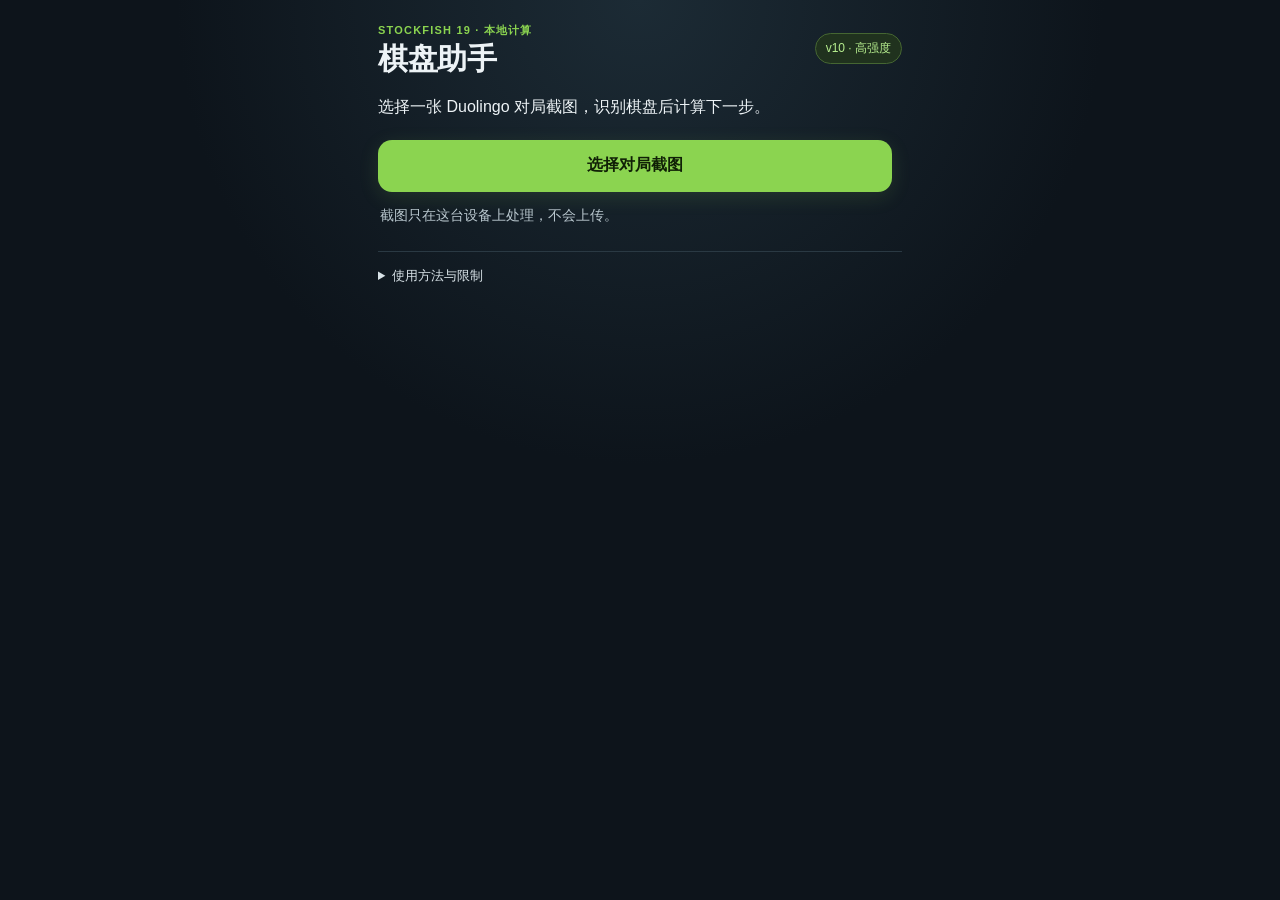
==== index.html @ e9395172 "Reorder gameplay controls and move help text" ====
<!doctype html>
<html lang="zh-CN">
<head>
  <meta charset="utf-8">
  <meta name="viewport" content="width=device-width,initial-scale=1,viewport-fit=cover,user-scalable=no">
  <meta name="theme-color" content="#101820">
  <meta name="apple-mobile-web-app-capable" content="yes">
  <meta name="apple-mobile-web-app-status-bar-style" content="black-translucent">
  <meta name="apple-mobile-web-app-title" content="棋盘助手">
  <title>Duolingo 棋盘助手</title>
  <link rel="manifest" href="manifest.webmanifest">
  <link rel="icon" href="assets/icon.svg" type="image/svg+xml">
  <link rel="stylesheet" href="styles.css">
</head>
<body>
  <main class="app">
    <header>
      <div>
        <p class="eyebrow">STOCKFISH 19 · 本地计算</p>
        <h1>棋盘助手</h1>
      </div>
      <span class="strength">v10 · 高强度</span>
    </header>

    <section class="intro">
      <p>选择一张 Duolingo 对局截图，识别棋盘后计算下一步。</p>
    </section>

    <div class="primary-actions">
      <label class="button primary" for="screenshot-input">选择对局截图</label>
      <input id="screenshot-input" type="file" accept="image/png,image/jpeg,image/webp" hidden>
    </div>

    <section id="preview-section" class="preview-section" hidden>
      <canvas id="screenshot-preview" aria-label="所选截图预览"></canvas>
    </section>

    <p id="status" class="status" role="status">截图只在这台设备上处理，不会上传。</p>

    <section id="position-section" hidden>
      <div class="section-heading">
        <h2>识别结果</h2>
        <span id="confidence" class="confidence"></span>
      </div>
      <div id="board" class="board" role="grid" aria-label="识别出的棋盘"></div>
      <button id="analyze-button" class="button analyze" type="button">计算最佳着法</button>
      <button id="confirm-move" class="button analyze confirm-move" type="button" hidden>确认着子</button>

      <section id="result-section" class="result-section" aria-live="polite" hidden>
        <p class="eyebrow">建议着法</p>
        <div id="best-move" class="best-move"></div>
        <code id="uci-move"></code>
        <p id="engine-detail" class="hint"></p>
      </section>

      <div class="controls">
        <label>下方执子
          <select id="orientation">
            <option value="white">白棋</option>
            <option value="black">黑棋</option>
          </select>
        </label>
        <label>现在轮到
          <select id="turn">
            <option value="bottom">下方走</option>
            <option value="top">上方走</option>
          </select>
        </label>
        <label>王车易位
          <select id="castling">
            <option value="none">双方都不可</option>
            <option value="auto">按棋子位置允许</option>
          </select>
        </label>
      </div>
    </section>

    <details class="help">
      <summary>使用方法与限制</summary>
      <ol>
        <li>首次在 Duolingo 对局中截屏并导入，之后无需重复截图。</li>
        <li>计算后点击“确认着子”，下方会自动按建议落子。</li>
        <li>点选上方棋子及高亮终点，再重新计算下方建议。</li>
      </ol>
      <p class="history-note">王车易位默认禁止。只有确认本局仍可易位时，才选择“按棋子位置允许”；程序还会检查国王和车是否位于初始格。静图不设置吃过路兵。</p>
      <p>引擎在本机运行，首次加载约需几秒。请遵守所用产品的对局规则。</p>
    </details>
  </main>
  <dialog id="promotion-dialog" class="promotion-dialog">
    <h2>选择升变棋子</h2>
    <div id="promotion-options" class="promotion-options"></div>
  </dialog>
  <script>
    window.addEventListener('error', (event) => {
      const status = document.getElementById('status');
      status.textContent = `页面启动失败：${event.message || '脚本加载错误'}`;
      status.className = 'status error';
    });
  </script>
  <script type="module" src="js/app.js"></script>
</body>
</html>
---- styles.css ----
:root {
  color-scheme: dark;
  font-family: -apple-system, BlinkMacSystemFont, "Segoe UI", sans-serif;
  background: #0d141b;
  color: #edf3f6;
  --muted: #9aabb5;
  --panel: #16222b;
  --line: #2a3943;
  --green: #8bd450;
}

* { box-sizing: border-box; }
body { margin: 0; min-height: 100vh; background: radial-gradient(circle at 50% 0, #1c2b35 0, #0d141b 42%); }
button, select, input { font: inherit; }
button, label, select { -webkit-tap-highlight-color: transparent; }
.app { width: min(100%, 560px); margin: 0 auto; padding: max(22px, env(safe-area-inset-top)) 18px max(28px, env(safe-area-inset-bottom)); }
header { display: flex; align-items: center; justify-content: space-between; gap: 12px; }
h1 { font-size: 30px; line-height: 1.1; margin: 3px 0 0; letter-spacing: -.5px; }
h2 { font-size: 19px; margin: 0; }
p { line-height: 1.55; }
.eyebrow { color: var(--green); font-size: 11px; font-weight: 750; letter-spacing: 1.2px; margin: 0; }
.strength { border: 1px solid #456632; background: #20321e; color: #b7ef8f; padding: 6px 10px; border-radius: 99px; font-size: 12px; }
.intro { margin: 20px 0; }
.intro p { margin: 0 0 8px; }
.platform-note, .hint { color: var(--muted); font-size: 13px; }
.primary-actions { display: grid; grid-template-columns: 1fr auto; gap: 10px; }
.button { min-height: 52px; border: 0; border-radius: 14px; padding: 0 18px; display: inline-flex; align-items: center; justify-content: center; font-weight: 700; cursor: pointer; text-align: center; }
.button:active { transform: translateY(1px); }
.button:disabled { opacity: .48; cursor: wait; }
.primary { color: #102006; background: var(--green); box-shadow: 0 5px 20px #8bd45022; }
.secondary { color: #e5edf1; background: #23323c; border: 1px solid var(--line); }
.preview-section { margin: 16px 0 0; overflow: hidden; border: 1px solid var(--line); border-radius: 14px; background: #080d11; text-align: center; }
#screenshot-preview { display: block; width: 100%; max-height: 280px; object-fit: contain; }
.status { min-height: 24px; color: #b8c6cd; font-size: 14px; margin: 13px 2px 18px; }
.status.error { color: #ff9e96; }
.status.busy { color: #c5e9a8; }
#position-section { border-top: 1px solid var(--line); padding-top: 18px; }
.section-heading { display: flex; align-items: center; justify-content: space-between; }
.confidence { font-size: 12px; color: var(--muted); }
.board { width: 100%; aspect-ratio: 1; display: grid; grid-template-columns: repeat(8, minmax(0, 1fr)); grid-template-rows: repeat(8, minmax(0, 1fr)); border: 3px solid #41525c; border-radius: 7px; overflow: hidden; margin: 14px 0; touch-action: manipulation; }
.square { position: relative; display: flex; align-items: center; justify-content: center; border: 0; border-radius: 0; padding: 0; color: #f2f4f5; min-width: 0; min-height: 0; aspect-ratio: 1; cursor: pointer; }
.square:disabled { cursor: default; }
.square.light { background: #34454e; }
.square.dark { background: #18242b; }
.square.selected { outline: 3px solid #ffd64d; outline-offset: -3px; z-index: 2; }
.square.legal-target::after { content: ""; position: absolute; width: 24%; aspect-ratio: 1; border-radius: 50%; background: #a8b7bd88; }
.square.legal-capture { box-shadow: inset 0 0 0 4px #d9e3e7aa; }
.square.move-from { box-shadow: inset 0 0 0 4px #ffd64d; }
.square.move-to { box-shadow: inset 0 0 0 4px var(--green); }
.piece-image { display: block; width: 100%; height: 100%; object-fit: contain; pointer-events: none; }
.coordinate { position: absolute; bottom: 2px; left: 3px; font-size: 9px; color: #b8c6cd99; pointer-events: none; }
.controls { display: grid; grid-template-columns: repeat(3, minmax(0, 1fr)); gap: 8px; margin: 12px 0; }
.controls label { color: var(--muted); font-size: 12px; }
select { display: block; width: 100%; margin-top: 6px; min-height: 44px; border: 1px solid var(--line); border-radius: 10px; padding: 0 10px; color: #edf3f6; background: var(--panel); }
.history-note { color: var(--muted); background: #121d24; border-radius: 10px; padding: 10px 12px; font-size: 12px; line-height: 1.5; margin: 10px 0 14px; }
.analyze { width: 100%; background: var(--green); color: #102006; font-size: 17px; }
.confirm-move { margin-top: 10px; }
.result-section { margin-top: 18px; padding: 18px; border: 1px solid #4b6d35; border-radius: 16px; background: linear-gradient(135deg, #21331f, #15231c); text-align: center; }
.best-move { font-size: clamp(36px, 11vw, 58px); font-weight: 800; letter-spacing: 1px; margin: 8px 0; }
.result-section code { color: #c5e9a8; font-size: 17px; }
.result-section .hint { margin-bottom: 14px; }
.promotion-dialog { width: min(90vw, 360px); border: 1px solid var(--line); border-radius: 18px; background: var(--panel); color: #edf3f6; text-align: center; padding: 22px; }
.promotion-dialog::backdrop { background: #050a0dcc; backdrop-filter: blur(4px); }
.promotion-options { display: grid; grid-template-columns: repeat(4, 1fr); gap: 8px; }
.promotion-option { aspect-ratio: 1; border: 1px solid var(--line); border-radius: 10px; background: #263842; padding: 0; cursor: pointer; }
.help { color: var(--muted); font-size: 13px; line-height: 1.6; border-top: 1px solid var(--line); margin-top: 22px; padding-top: 14px; }
.help summary { color: #d8e2e7; min-height: 34px; cursor: pointer; }
.help li { margin-bottom: 6px; }
[hidden] { display: none !important; }
@media (max-width: 350px) {
  .app { padding-left: 12px; padding-right: 12px; }
  .primary-actions { grid-template-columns: 1fr; }
}
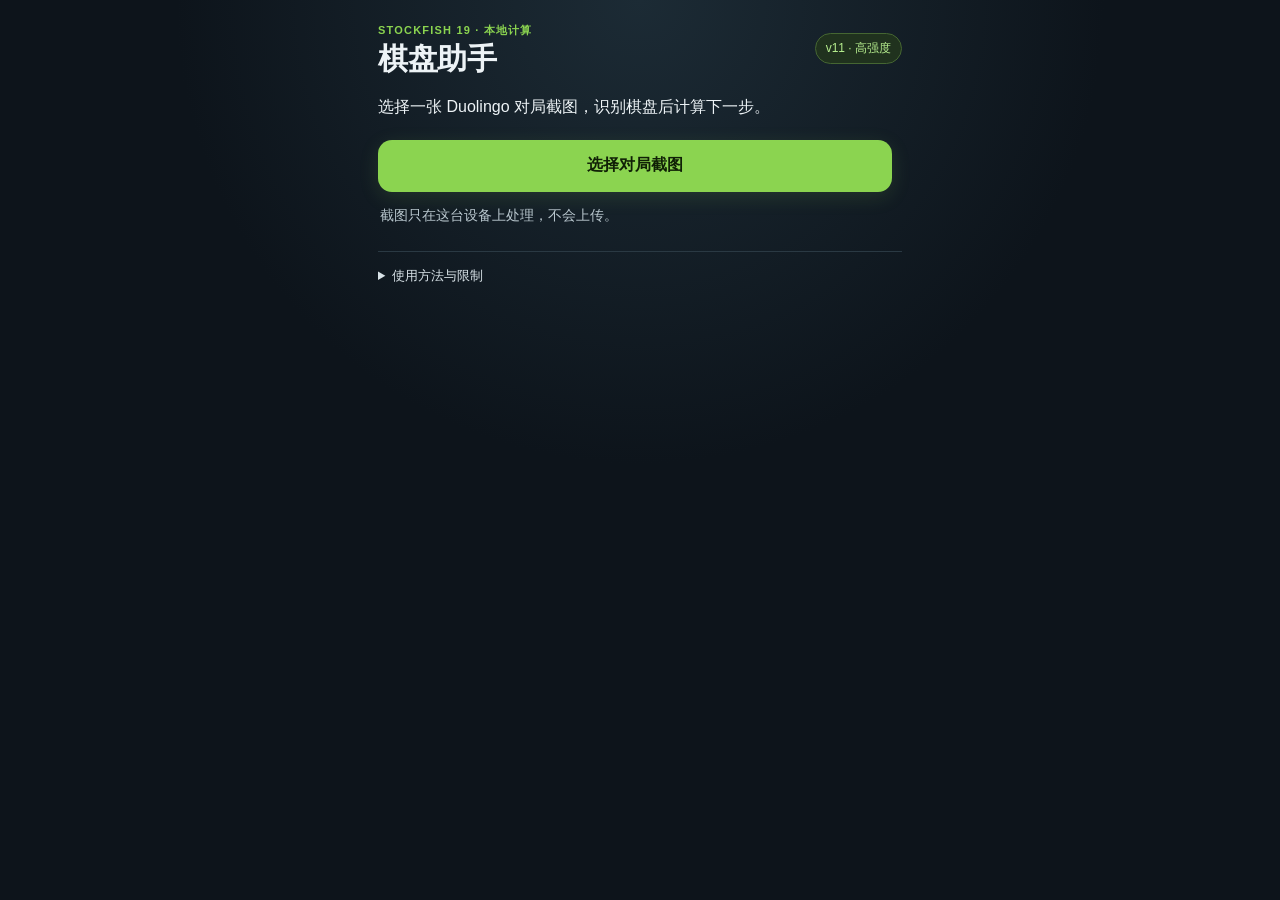
==== commit ec5415aa: "Bump app and service worker cache to v11" ====
--- a/index.html
+++ b/index.html
@@ -19,7 +19,7 @@
         <p class="eyebrow">STOCKFISH 19 · 本地计算</p>
         <h1>棋盘助手</h1>
       </div>
-      <span class="strength">v10 · 高强度</span>
+      <span class="strength">v11 · 高强度</span>
     </header>
 
     <section class="intro">
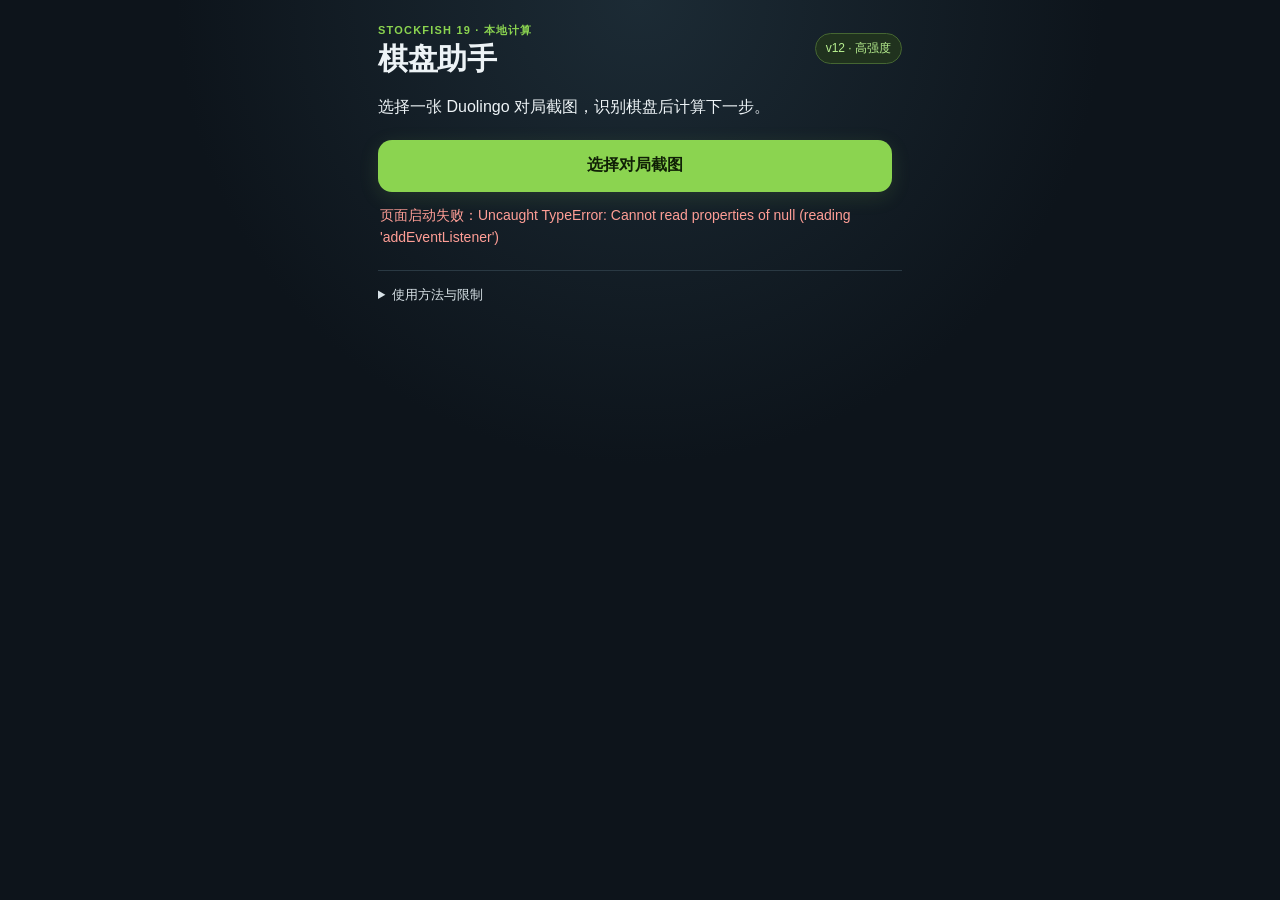
==== commit 13949385: "v12: auto-analyze after opponent move, undo button, castling options, remove turn selector" ====
--- a/index.html
+++ b/index.html
@@ -19,7 +19,7 @@
         <p class="eyebrow">STOCKFISH 19 · 本地计算</p>
         <h1>棋盘助手</h1>
       </div>
-      <span class="strength">v11 · 高强度</span>
+      <span class="strength">v12 · 高强度</span>
     </header>
 
     <section class="intro">
@@ -60,16 +60,12 @@
             <option value="black">黑棋</option>
           </select>
         </label>
-        <label>现在轮到
-          <select id="turn">
-            <option value="bottom">下方走</option>
-            <option value="top">上方走</option>
-          </select>
-        </label>
         <label>王车易位
           <select id="castling">
             <option value="none">双方都不可</option>
-            <option value="auto">按棋子位置允许</option>
+            <option value="auto">双方都可</option>
+            <option value="bottom">下方不可</option>
+            <option value="top">上方不可</option>
           </select>
         </label>
       </div>
@@ -80,9 +76,9 @@
       <ol>
         <li>首次在 Duolingo 对局中截屏并导入，之后无需重复截图。</li>
         <li>计算后点击“确认着子”，下方会自动按建议落子。</li>
-        <li>点选上方棋子及高亮终点，再重新计算下方建议。</li>
+        <li>点选上方棋子及高亮终点，上方走子后会自动重新计算；主按钮可随时回到上一轮建议。</li>
       </ol>
-      <p class="history-note">王车易位默认禁止。只有确认本局仍可易位时，才选择“按棋子位置允许”；程序还会检查国王和车是否位于初始格。静图不设置吃过路兵。</p>
+      <p class="history-note">王车易位默认双方都不可。只有确认本局仍可易位时，才按实际情况选择；程序还会检查国王和车是否位于初始格。静图不设置吃过路兵。</p>
       <p>引擎在本机运行，首次加载约需几秒。请遵守所用产品的对局规则。</p>
     </details>
   </main>
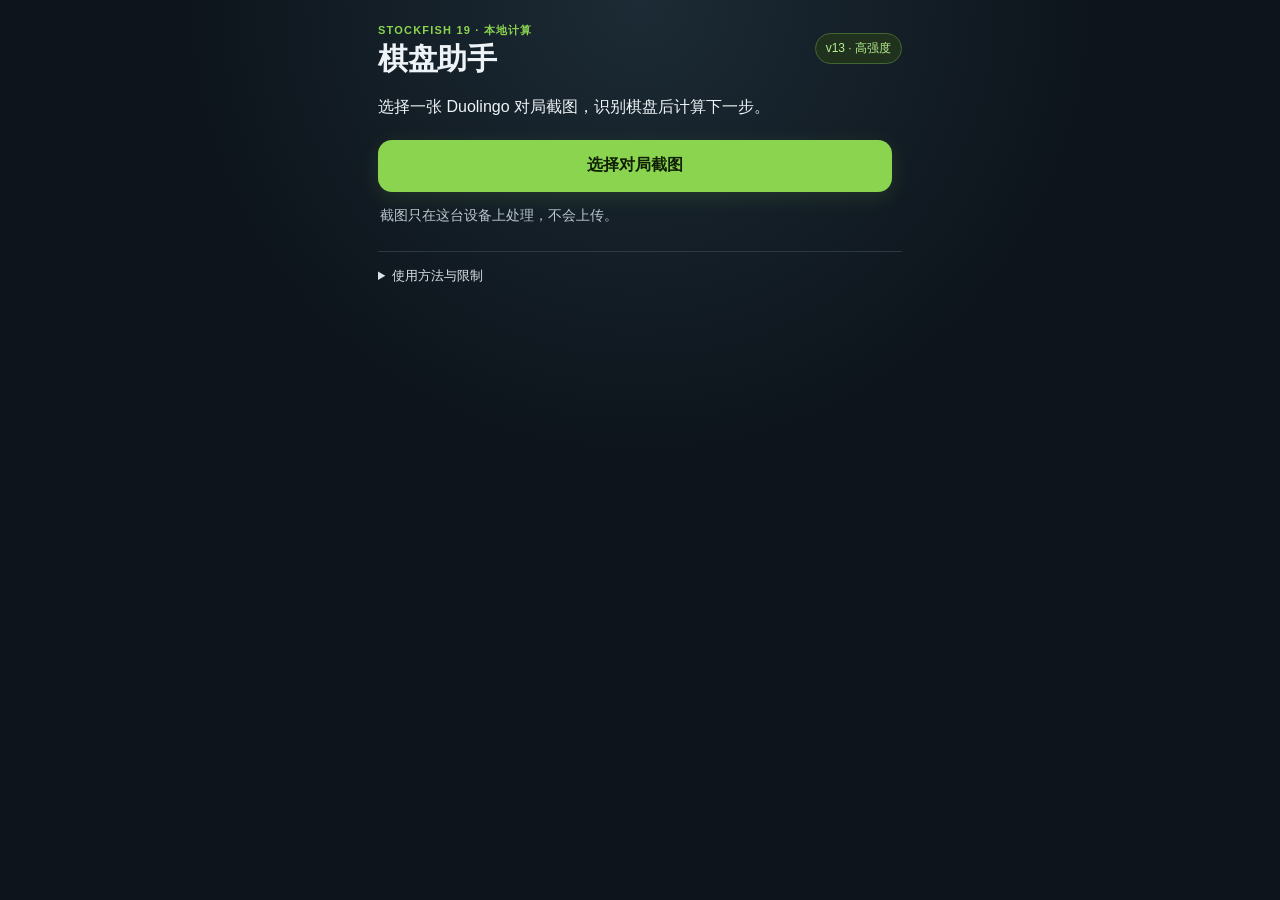
==== commit 0ebfe745: "v13: avoid drawish lines via MultiPV move selection" ====
--- a/index.html
+++ b/index.html
@@ -19,7 +19,7 @@
         <p class="eyebrow">STOCKFISH 19 · 本地计算</p>
         <h1>棋盘助手</h1>
       </div>
-      <span class="strength">v12 · 高强度</span>
+      <span class="strength">v13 · 高强度</span>
     </header>
 
     <section class="intro">
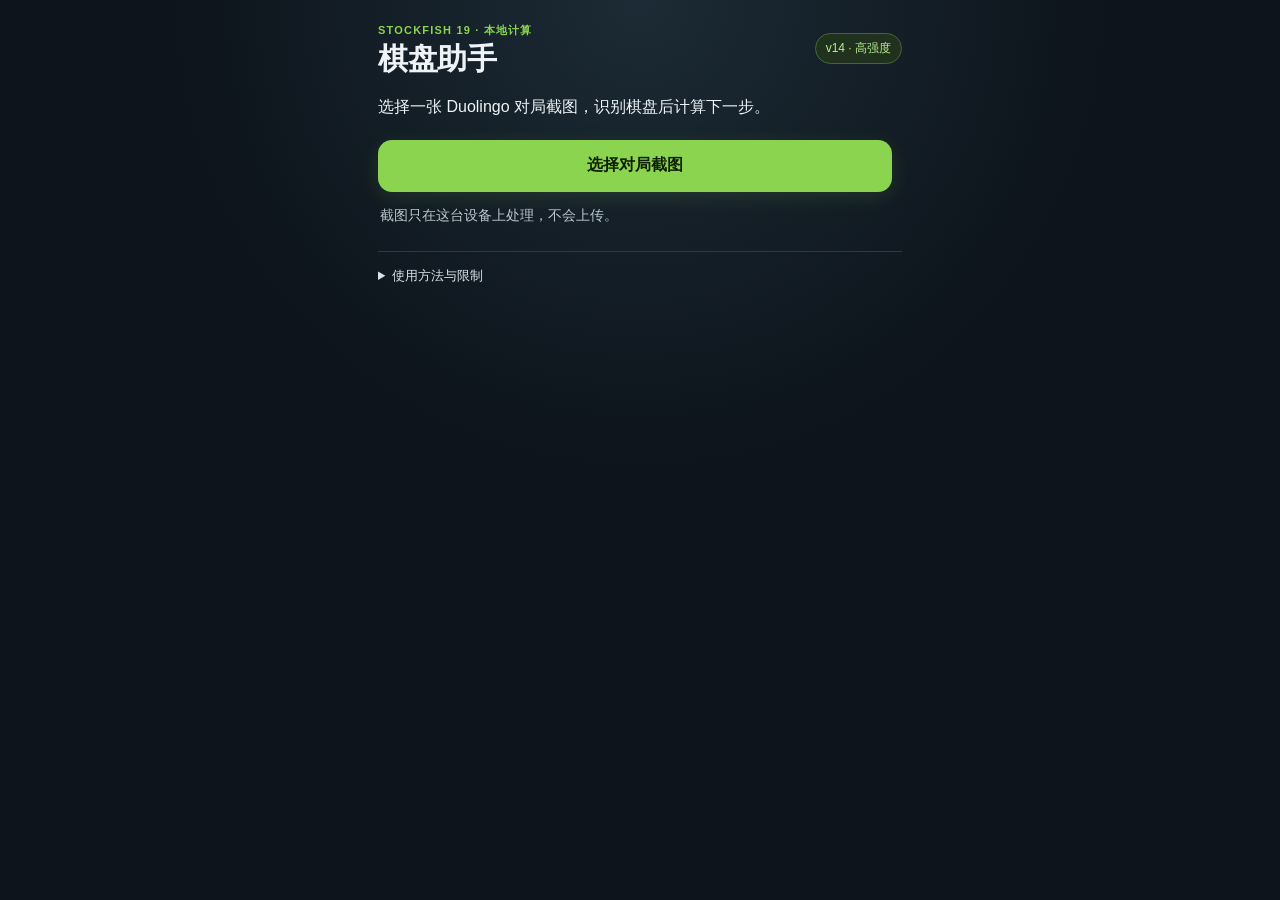
==== commit 2c0a9d1d: "Restore Stockfish best move and add castling switches" ====
--- a/index.html
+++ b/index.html
@@ -19,7 +19,7 @@
         <p class="eyebrow">STOCKFISH 19 · 本地计算</p>
         <h1>棋盘助手</h1>
       </div>
-      <span class="strength">v13 · 高强度</span>
+      <span class="strength">v14 · 高强度</span>
     </header>
 
     <section class="intro">
@@ -60,14 +60,13 @@
             <option value="black">黑棋</option>
           </select>
         </label>
-        <label>王车易位
-          <select id="castling">
-            <option value="none">双方都不可</option>
-            <option value="auto">双方都可</option>
-            <option value="bottom">下方不可</option>
-            <option value="top">上方不可</option>
-          </select>
-        </label>
+        <div class="castling-field">
+          <span class="control-label">王车易位</span>
+          <div class="castling-switches">
+            <label class="switch-item"><span>上方可易位</span><input id="castling-top" type="checkbox" role="switch" aria-label="上方可易位"><span class="switch-slider"></span></label>
+            <label class="switch-item"><span>下方可易位</span><input id="castling-bottom" type="checkbox" role="switch" aria-label="下方可易位"><span class="switch-slider"></span></label>
+          </div>
+        </div>
       </div>
     </section>
 
--- a/styles.css
+++ b/styles.css
@@ -49,9 +49,18 @@
 .square.move-to { box-shadow: inset 0 0 0 4px var(--green); }
 .piece-image { display: block; width: 100%; height: 100%; object-fit: contain; pointer-events: none; }
 .coordinate { position: absolute; bottom: 2px; left: 3px; font-size: 9px; color: #b8c6cd99; pointer-events: none; }
-.controls { display: grid; grid-template-columns: repeat(3, minmax(0, 1fr)); gap: 8px; margin: 12px 0; }
-.controls label { color: var(--muted); font-size: 12px; }
+.controls { display: grid; grid-template-columns: minmax(90px, 1fr) minmax(0, 2fr); gap: 12px; margin: 12px 0; }
+.controls label, .control-label { color: var(--muted); font-size: 12px; }
 select { display: block; width: 100%; margin-top: 6px; min-height: 44px; border: 1px solid var(--line); border-radius: 10px; padding: 0 10px; color: #edf3f6; background: var(--panel); }
+.castling-switches { display: flex; align-items: center; justify-content: space-between; gap: 10px; min-height: 44px; margin-top: 6px; }
+.switch-item { position: relative; display: flex; align-items: center; gap: 6px; cursor: pointer; white-space: nowrap; }
+.switch-item input { position: absolute; right: 0; width: 44px; height: 26px; margin: 0; opacity: 0; z-index: 2; cursor: pointer; }
+.switch-slider { position: relative; width: 44px; height: 26px; flex: 0 0 auto; border-radius: 99px; background: #46555f; transition: background .18s; }
+.switch-slider::after { content: ""; position: absolute; width: 20px; height: 20px; top: 3px; left: 3px; border-radius: 50%; background: #fff; transition: transform .18s; }
+.switch-item input:checked + .switch-slider { background: var(--green); }
+.switch-item input:checked + .switch-slider::after { transform: translateX(18px); }
+.switch-item input:focus-visible + .switch-slider { outline: 3px solid #ffd64d; outline-offset: 2px; }
+.switch-item input:disabled + .switch-slider { opacity: .45; cursor: default; }
 .history-note { color: var(--muted); background: #121d24; border-radius: 10px; padding: 10px 12px; font-size: 12px; line-height: 1.5; margin: 10px 0 14px; }
 .analyze { width: 100%; background: var(--green); color: #102006; font-size: 17px; }
 .confirm-move { margin-top: 10px; }
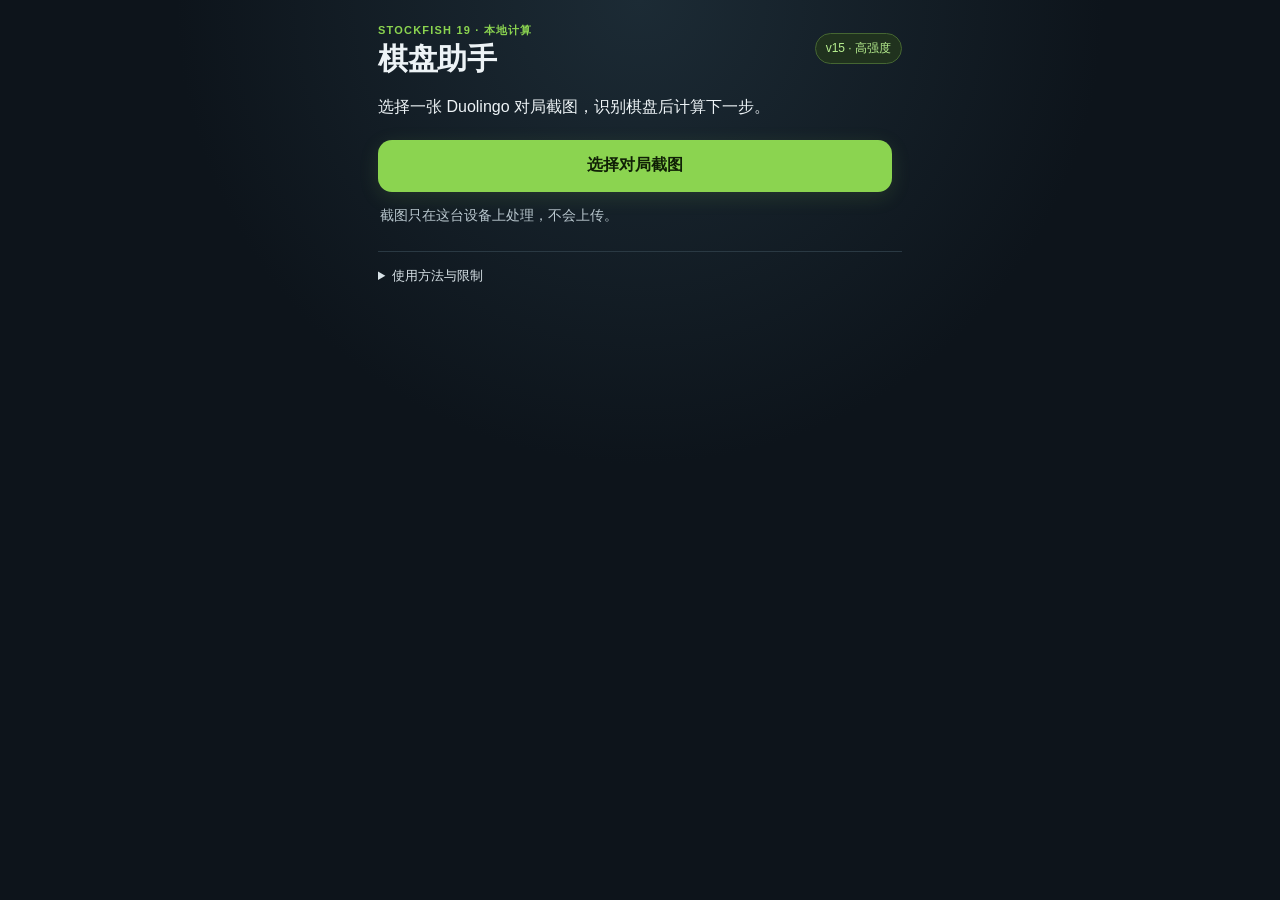
==== commit b4df1d70: "Align castling switches with color selector" ====
--- a/index.html
+++ b/index.html
@@ -19,7 +19,7 @@
         <p class="eyebrow">STOCKFISH 19 · 本地计算</p>
         <h1>棋盘助手</h1>
       </div>
-      <span class="strength">v14 · 高强度</span>
+      <span class="strength">v15 · 高强度</span>
     </header>
 
     <section class="intro">
--- a/styles.css
+++ b/styles.css
@@ -49,10 +49,11 @@
 .square.move-to { box-shadow: inset 0 0 0 4px var(--green); }
 .piece-image { display: block; width: 100%; height: 100%; object-fit: contain; pointer-events: none; }
 .coordinate { position: absolute; bottom: 2px; left: 3px; font-size: 9px; color: #b8c6cd99; pointer-events: none; }
-.controls { display: grid; grid-template-columns: minmax(90px, 1fr) minmax(0, 2fr); gap: 12px; margin: 12px 0; }
+.controls { display: grid; grid-template-columns: minmax(90px, 1fr) minmax(0, 2fr); align-items: center; gap: 12px; margin: 12px 0; }
 .controls label, .control-label { color: var(--muted); font-size: 12px; }
 select { display: block; width: 100%; margin-top: 6px; min-height: 44px; border: 1px solid var(--line); border-radius: 10px; padding: 0 10px; color: #edf3f6; background: var(--panel); }
-.castling-switches { display: flex; align-items: center; justify-content: space-between; gap: 10px; min-height: 44px; margin-top: 6px; }
+.castling-field { display: flex; align-items: center; gap: 10px; }
+.castling-switches { display: flex; flex: 1; align-items: center; justify-content: space-between; gap: 10px; min-height: 44px; margin-top: 0; }
 .switch-item { position: relative; display: flex; align-items: center; gap: 6px; cursor: pointer; white-space: nowrap; }
 .switch-item input { position: absolute; right: 0; width: 44px; height: 26px; margin: 0; opacity: 0; z-index: 2; cursor: pointer; }
 .switch-slider { position: relative; width: 44px; height: 26px; flex: 0 0 auto; border-radius: 99px; background: #46555f; transition: background .18s; }
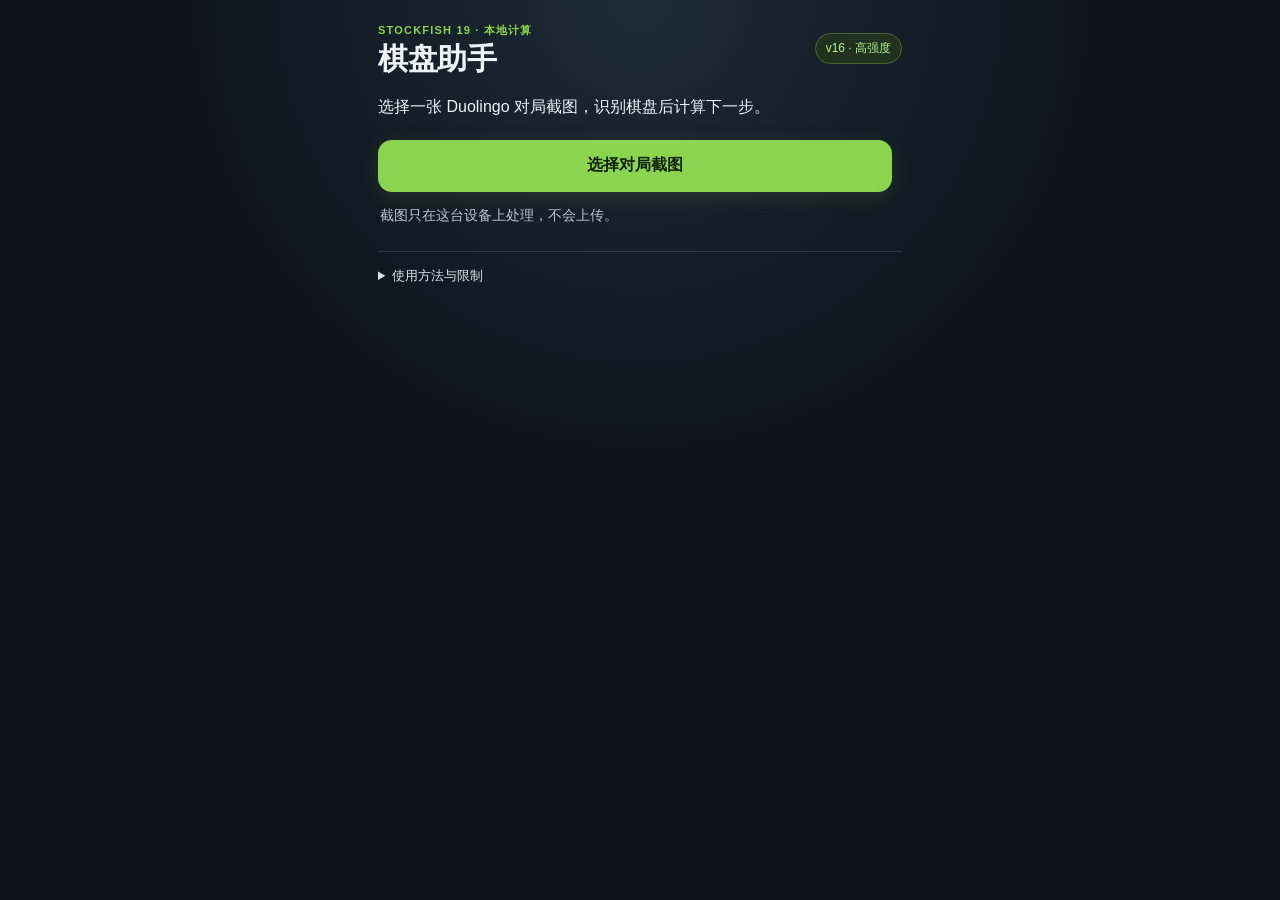
==== commit de8b611a: "Align Castle the King label and compact switches" ====
--- a/index.html
+++ b/index.html
@@ -19,7 +19,7 @@
         <p class="eyebrow">STOCKFISH 19 · 本地计算</p>
         <h1>棋盘助手</h1>
       </div>
-      <span class="strength">v15 · 高强度</span>
+      <span class="strength">v16 · 高强度</span>
     </header>
 
     <section class="intro">
@@ -61,10 +61,10 @@
           </select>
         </label>
         <div class="castling-field">
-          <span class="control-label">王车易位</span>
+          <span class="control-label">Castle the King</span>
           <div class="castling-switches">
-            <label class="switch-item"><span>上方可易位</span><input id="castling-top" type="checkbox" role="switch" aria-label="上方可易位"><span class="switch-slider"></span></label>
-            <label class="switch-item"><span>下方可易位</span><input id="castling-bottom" type="checkbox" role="switch" aria-label="下方可易位"><span class="switch-slider"></span></label>
+            <label class="switch-item"><span>上方可</span><input id="castling-top" type="checkbox" role="switch" aria-label="上方可易位"><span class="switch-slider"></span></label>
+            <label class="switch-item"><span>下方可</span><input id="castling-bottom" type="checkbox" role="switch" aria-label="下方可易位"><span class="switch-slider"></span></label>
           </div>
         </div>
       </div>
--- a/styles.css
+++ b/styles.css
@@ -52,8 +52,8 @@
 .controls { display: grid; grid-template-columns: minmax(90px, 1fr) minmax(0, 2fr); align-items: center; gap: 12px; margin: 12px 0; }
 .controls label, .control-label { color: var(--muted); font-size: 12px; }
 select { display: block; width: 100%; margin-top: 6px; min-height: 44px; border: 1px solid var(--line); border-radius: 10px; padding: 0 10px; color: #edf3f6; background: var(--panel); }
-.castling-field { display: flex; align-items: center; gap: 10px; }
-.castling-switches { display: flex; flex: 1; align-items: center; justify-content: space-between; gap: 10px; min-height: 44px; margin-top: 0; }
+.castling-field { display: block; }
+.castling-switches { display: flex; align-items: center; justify-content: space-between; gap: 10px; min-height: 44px; margin-top: 6px; }
 .switch-item { position: relative; display: flex; align-items: center; gap: 6px; cursor: pointer; white-space: nowrap; }
 .switch-item input { position: absolute; right: 0; width: 44px; height: 26px; margin: 0; opacity: 0; z-index: 2; cursor: pointer; }
 .switch-slider { position: relative; width: 44px; height: 26px; flex: 0 0 auto; border-radius: 99px; background: #46555f; transition: background .18s; }
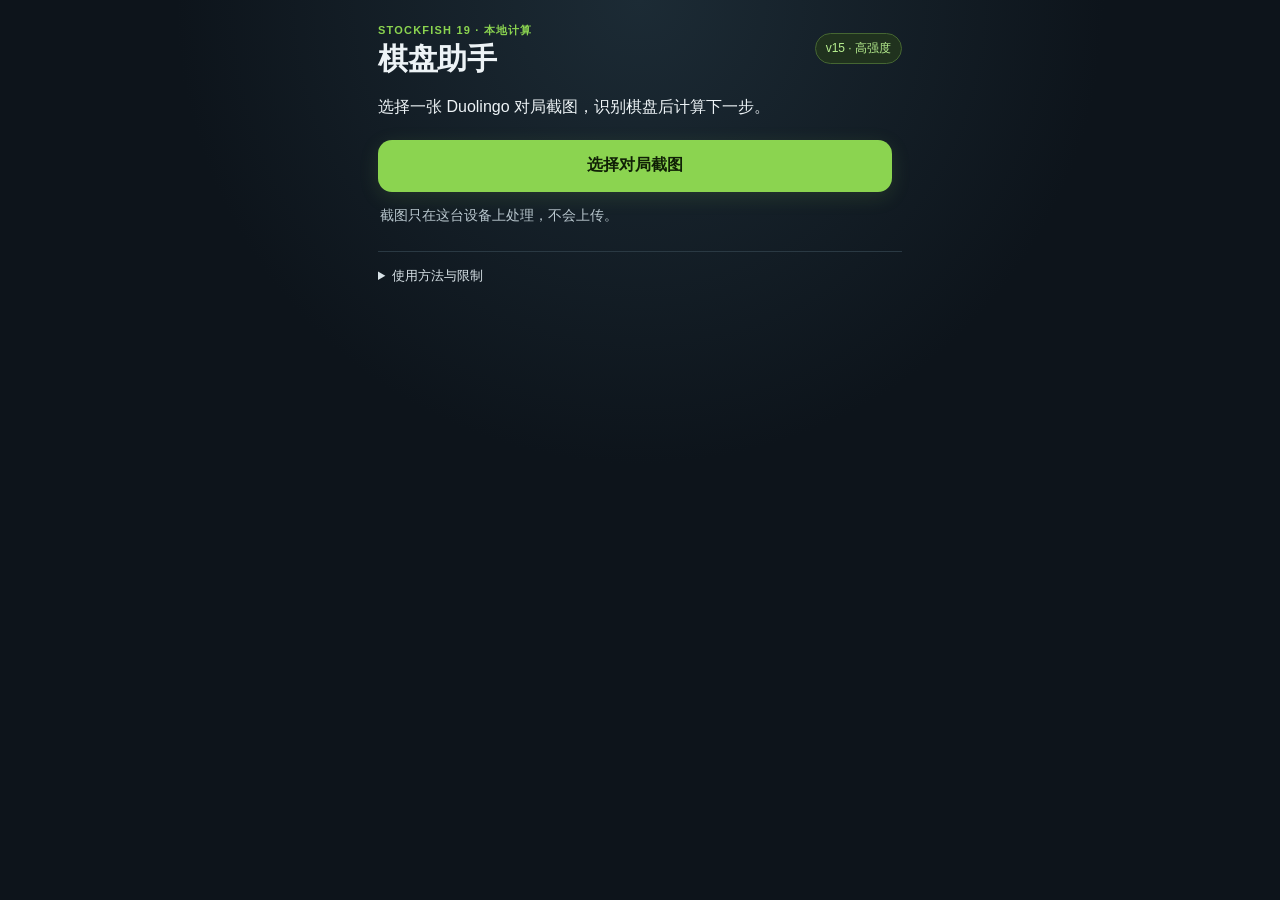
==== commit dce020f9: "Use automatic white-side switch aligned with castling controls" ====
--- a/index.html
+++ b/index.html
@@ -19,7 +19,7 @@
         <p class="eyebrow">STOCKFISH 19 · 本地计算</p>
         <h1>棋盘助手</h1>
       </div>
-      <span class="strength">v16 · 高强度</span>
+      <span class="strength">v15 · 高强度</span>
     </header>
 
     <section class="intro">
@@ -54,12 +54,12 @@
       </section>
 
       <div class="controls">
-        <label>下方执子
-          <select id="orientation">
-            <option value="white">白棋</option>
-            <option value="black">黑棋</option>
-          </select>
-        </label>
+        <div class="color-field">
+          <span class="control-label">下方执白</span>
+          <div class="color-switch">
+            <label class="switch-item"><input id="orientation" type="checkbox" role="switch" aria-label="下方执白"><span class="switch-slider"></span></label>
+          </div>
+        </div>
         <div class="castling-field">
           <span class="control-label">Castle the King</span>
           <div class="castling-switches">
--- a/styles.css
+++ b/styles.css
@@ -53,6 +53,7 @@
 .controls label, .control-label { color: var(--muted); font-size: 12px; }
 select { display: block; width: 100%; margin-top: 6px; min-height: 44px; border: 1px solid var(--line); border-radius: 10px; padding: 0 10px; color: #edf3f6; background: var(--panel); }
 .castling-field { display: block; }
+.color-switch { display: flex; align-items: center; min-height: 44px; margin-top: 6px; }
 .castling-switches { display: flex; align-items: center; justify-content: space-between; gap: 10px; min-height: 44px; margin-top: 6px; }
 .switch-item { position: relative; display: flex; align-items: center; gap: 6px; cursor: pointer; white-space: nowrap; }
 .switch-item input { position: absolute; right: 0; width: 44px; height: 26px; margin: 0; opacity: 0; z-index: 2; cursor: pointer; }
